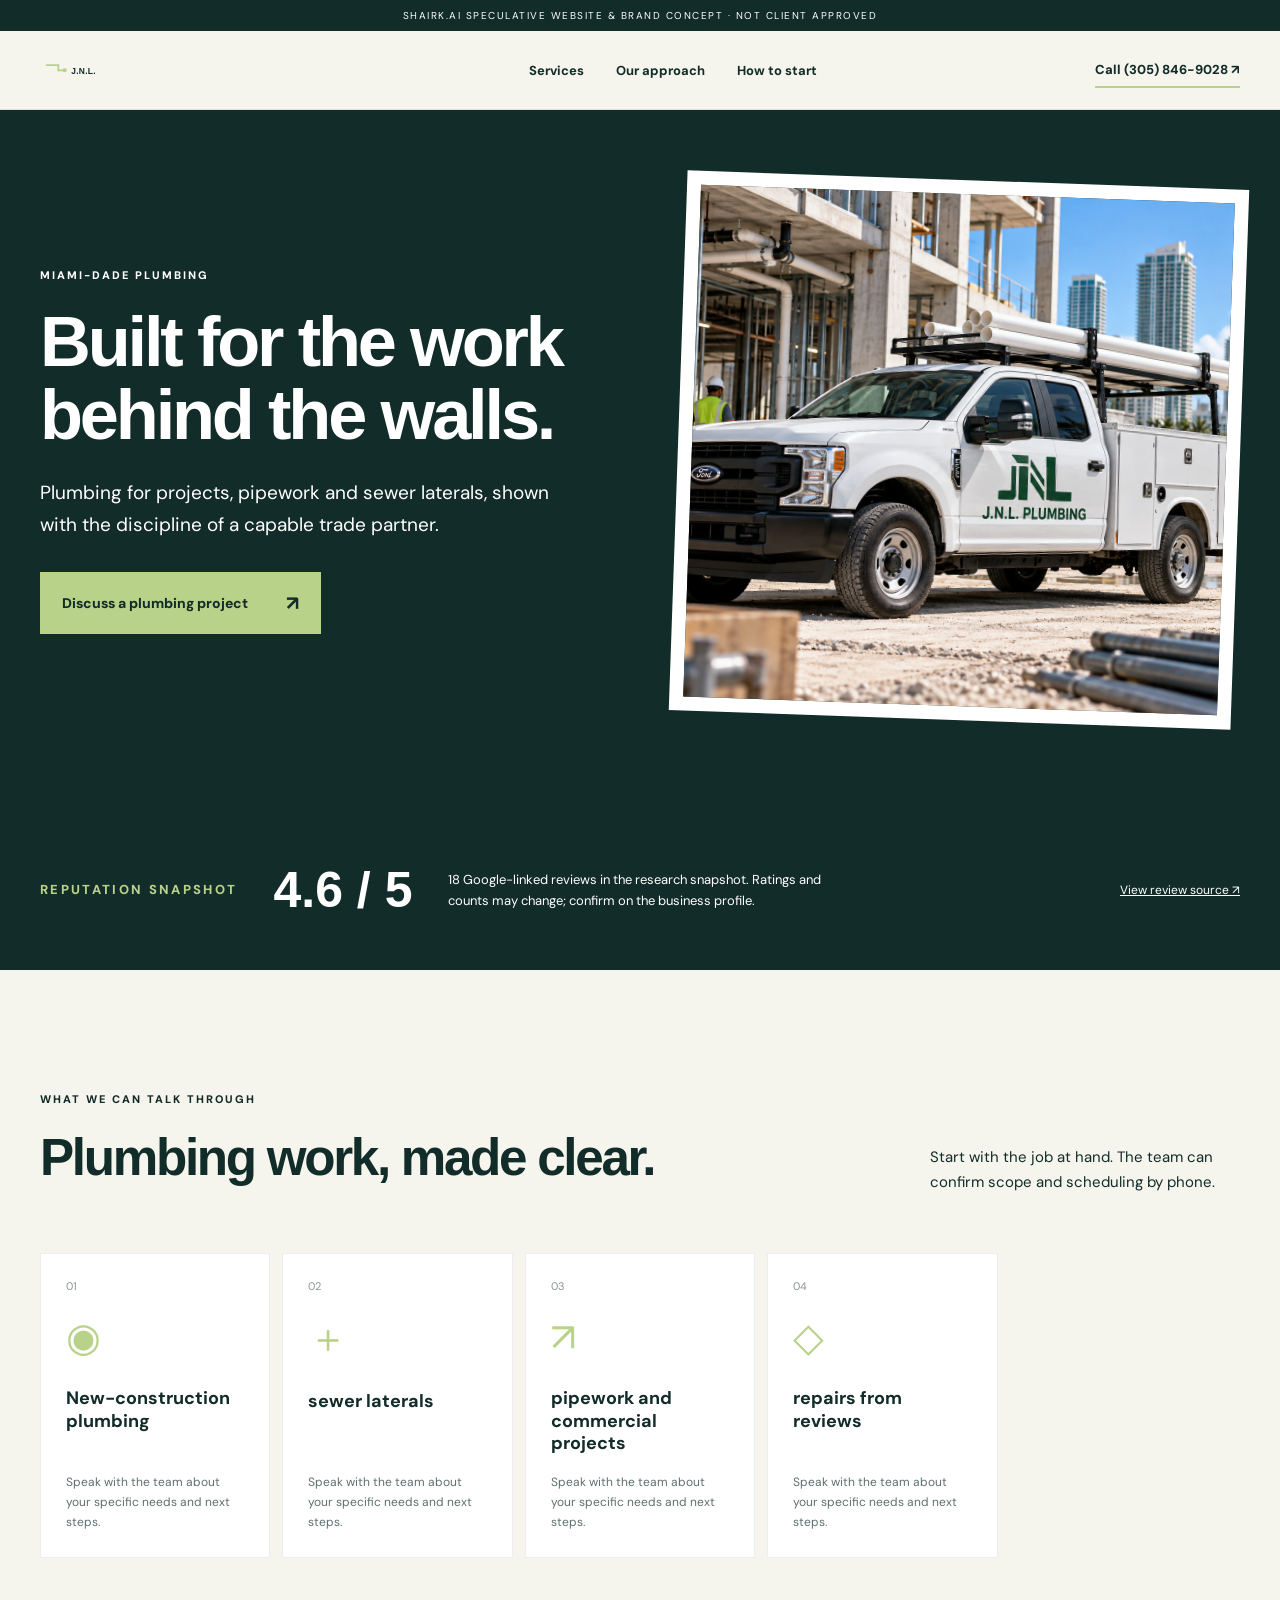
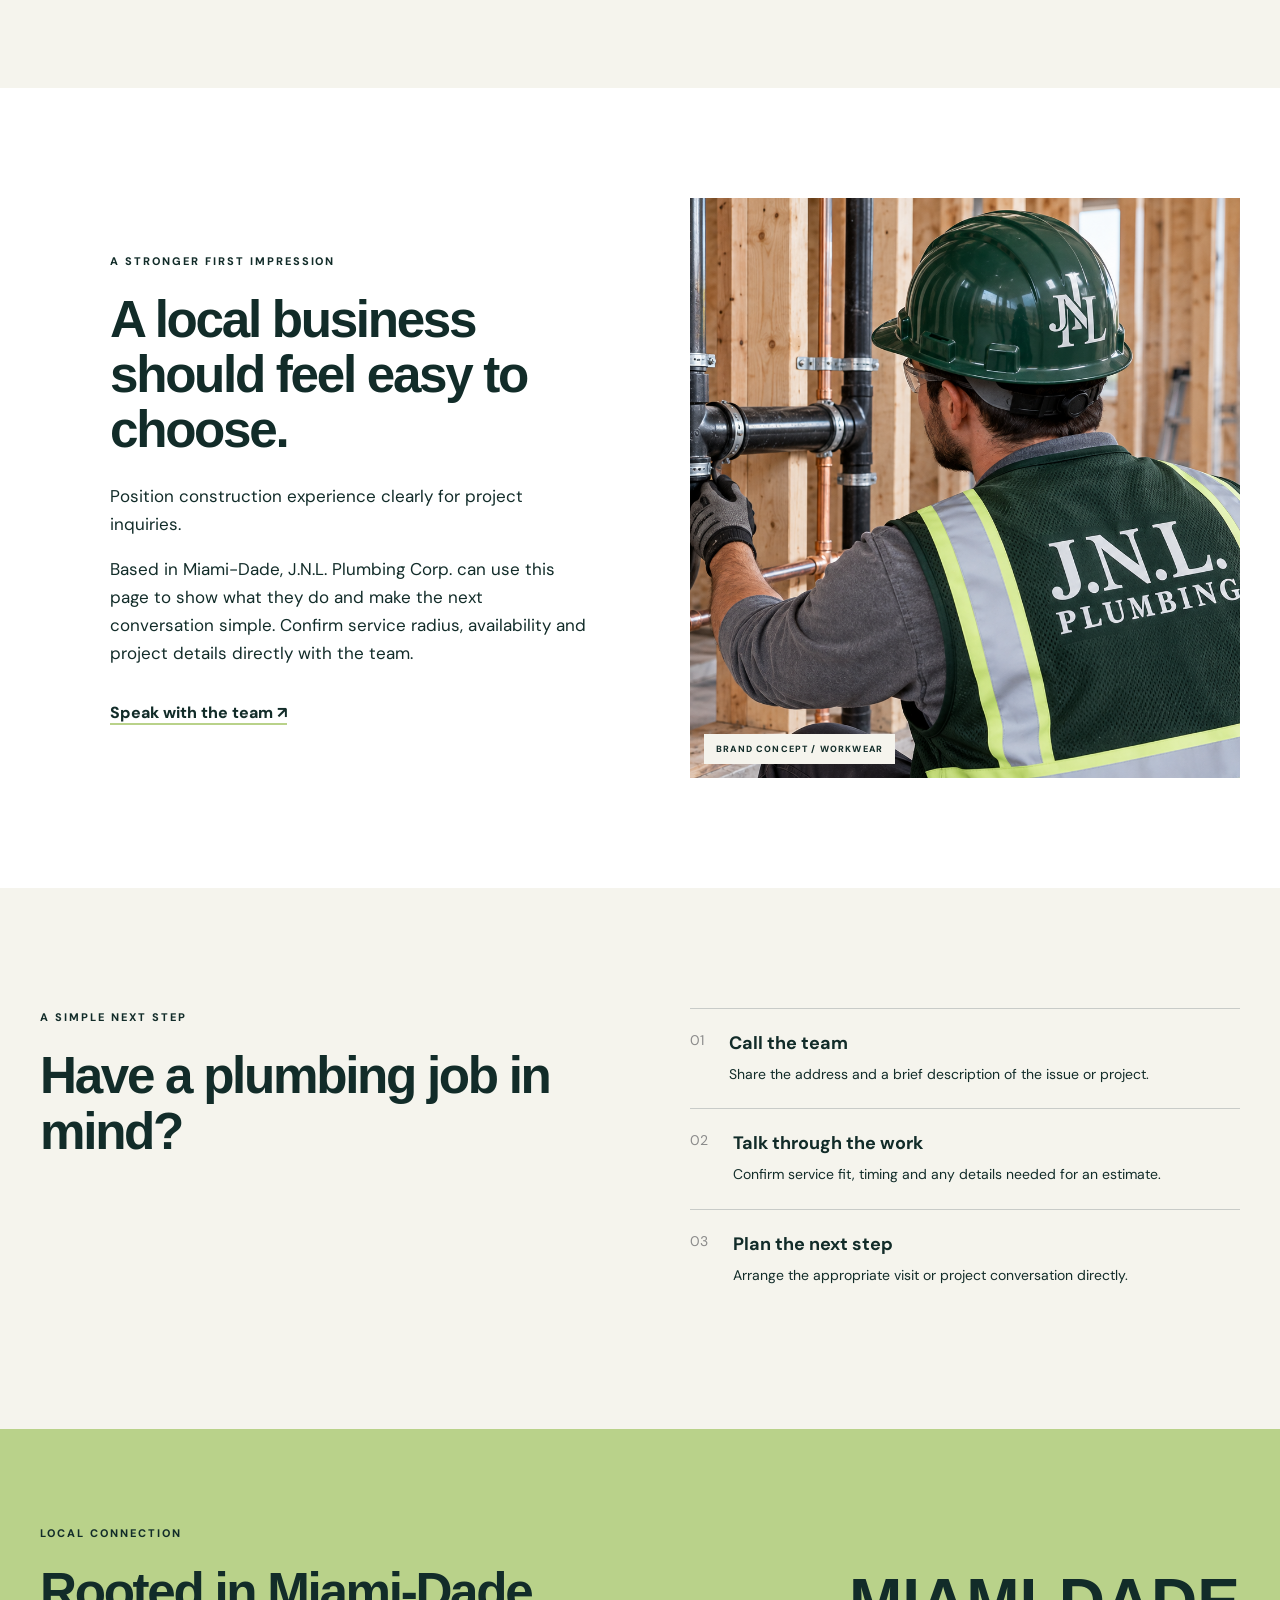
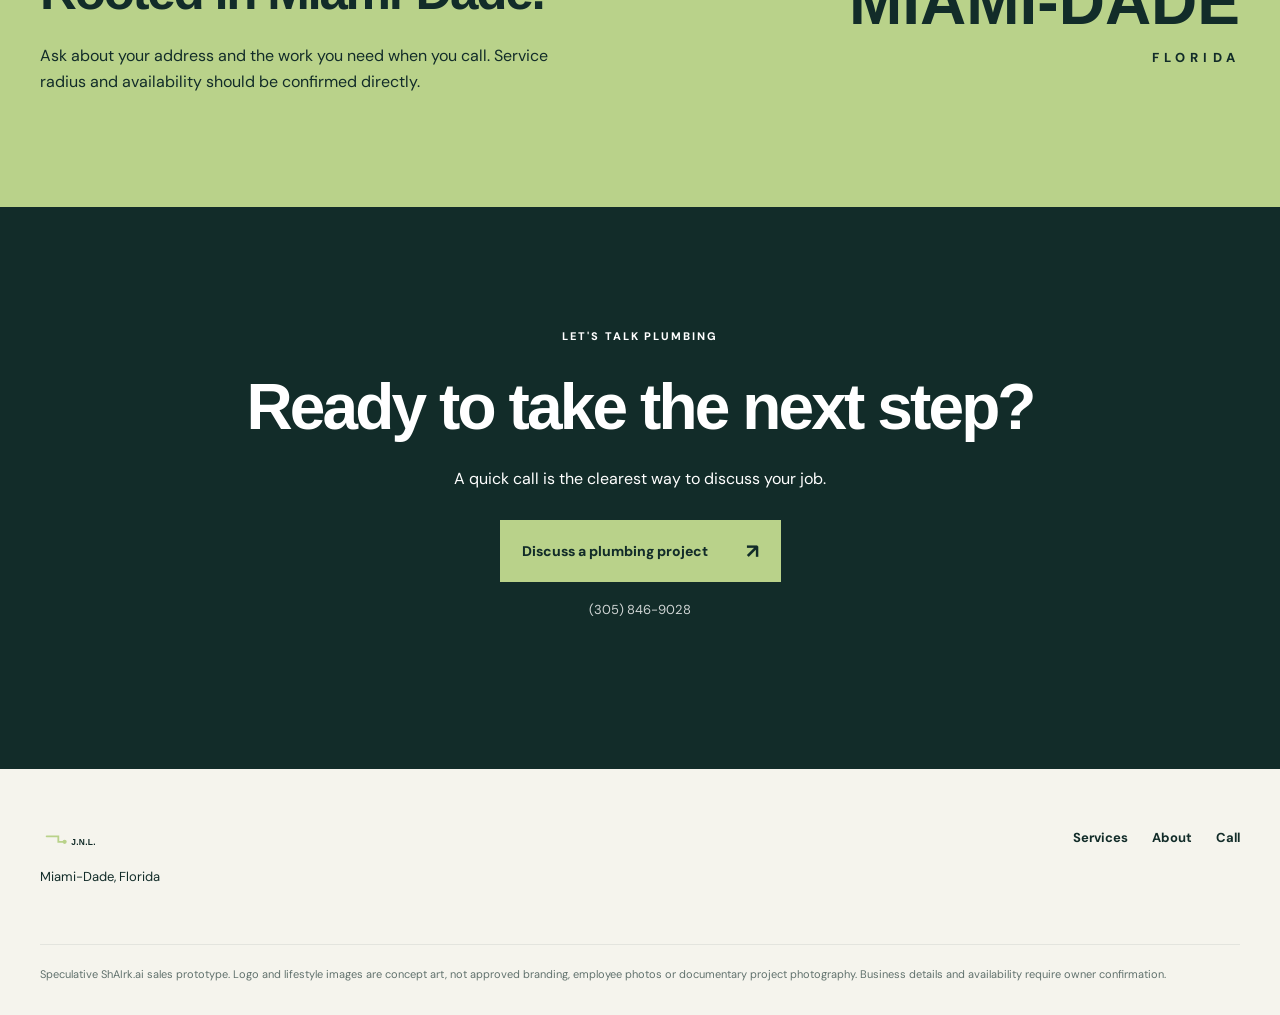
==== index.html @ 72ef9676 "Build speculative landing page prototype" ====
<!doctype html><html lang="en"><head><meta charset="utf-8"><meta name="viewport" content="width=device-width,initial-scale=1"><meta name="theme-color" content="#122c29"><meta name="description" content="Concept landing page for J.N.L. Plumbing Corp.: explore plumbing services and call (305) 846-9028."><title>J.N.L. Plumbing Corp. | Plumbing in Miami-Dade</title><link rel="icon" href="assets/favicon.svg" type="image/svg+xml"><link rel="stylesheet" href="styles.css"></head>
    <body class="style-3"><div class="concept-ribbon">SHAIRK.AI SPECULATIVE WEBSITE & BRAND CONCEPT · NOT CLIENT APPROVED</div><header class="site-header"><div class="wrap nav"><a class="brand" href="#top" aria-label="J.N.L. Plumbing Corp. home"><img src="assets/logo-concept-a.svg" alt="J.N.L. Plumbing Corp. concept logo"></a><nav aria-label="Main navigation"><a href="#services">Services</a><a href="#about">Our approach</a><a href="#process">How to start</a></nav><a class="nav-call" href="tel:+13058469028">Call (305) 846-9028 ↗</a></div></header><main id="top"><section class="hero wrap"><div class="hero-copy"><p class="eyebrow">MIAMI-DADE PLUMBING</p><h1>Built for the work behind the walls.</h1><p class="lead">Plumbing for projects, pipework and sewer laterals, shown with the discipline of a capable trade partner.</p><a class="button" href="tel:+13058469028">Discuss a plumbing project <span>↗</span></a></div><div class="hero-media rounded"><img src="assets/brand-vehicle.png" alt="Speculative branded service vehicle concept" loading="eager"></div></section><section class="review-band" aria-label="Reputation snapshot"><div class="wrap review-inner"><p class="eyebrow">REPUTATION SNAPSHOT</p><strong>4.6 / 5</strong><p>18 Google-linked reviews in the research snapshot. Ratings and counts may change; confirm on the business profile.</p><a href="https://reviews.birdeye.com/jnl-plumbing-corp-169549208640358" target="_blank" rel="noopener noreferrer">View review source ↗</a></div></section><section class="services wrap" id="services"><div class="section-heading"><div><p class="eyebrow">WHAT WE CAN TALK THROUGH</p><h2>Plumbing work, made clear.</h2></div><p>Start with the job at hand. The team can confirm scope and scheduling by phone.</p></div><div class="service-grid"><article class="service-card"><span class="service-index">01</span><span class="service-symbol" aria-hidden="true">◉</span><h3>New-construction plumbing</h3><p>Speak with the team about your specific needs and next steps.</p></article><article class="service-card"><span class="service-index">02</span><span class="service-symbol" aria-hidden="true">＋</span><h3>sewer laterals</h3><p>Speak with the team about your specific needs and next steps.</p></article><article class="service-card"><span class="service-index">03</span><span class="service-symbol" aria-hidden="true">↗</span><h3>pipework and commercial projects</h3><p>Speak with the team about your specific needs and next steps.</p></article><article class="service-card"><span class="service-index">04</span><span class="service-symbol" aria-hidden="true">◇</span><h3>repairs from reviews</h3><p>Speak with the team about your specific needs and next steps.</p></article></div></section>
    <section class="story alternate" id="about"><div class="wrap story-grid"><div class="story-media"><img src="assets/brand-workwear.png" alt="Speculative branded workwear concept" loading="lazy"><span class="caption">BRAND CONCEPT / WORKWEAR</span></div><div class="story-copy"><p class="eyebrow">A STRONGER FIRST IMPRESSION</p><h2>A local business should feel easy to choose.</h2><p>Position construction experience clearly for project inquiries.</p><p>Based in Miami-Dade, J.N.L. Plumbing Corp. can use this page to show what they do and make the next conversation simple. Confirm service radius, availability and project details directly with the team.</p><a class="text-link" href="tel:+13058469028">Speak with the team ↗</a></div></div></section>
    <section class="process wrap" id="process"><div><p class="eyebrow">A SIMPLE NEXT STEP</p><h2>Have a plumbing job in mind?</h2></div><ol><li><span>01</span><div><strong>Call the team</strong><p>Share the address and a brief description of the issue or project.</p></div></li><li><span>02</span><div><strong>Talk through the work</strong><p>Confirm service fit, timing and any details needed for an estimate.</p></div></li><li><span>03</span><div><strong>Plan the next step</strong><p>Arrange the appropriate visit or project conversation directly.</p></div></li></ol></section><section class="area" id="area"><div class="wrap area-inner"><div><p class="eyebrow">LOCAL CONNECTION</p><h2>Rooted in Miami-Dade.</h2><p>Ask about your address and the work you need when you call. Service radius and availability should be confirmed directly.</p></div><div class="area-mark">MIAMI-DADE<span>FLORIDA</span></div></div></section><section class="final-cta"><div class="wrap"><p class="eyebrow">LET'S TALK PLUMBING</p><h2>Ready to take the next step?</h2><p>A quick call is the clearest way to discuss your job.</p><a class="button" href="tel:+13058469028">Discuss a plumbing project <span>↗</span></a><p class="phone-print">(305) 846-9028</p></div></section></main><footer><div class="wrap footer-grid"><div><img src="assets/logo-concept-a.svg" alt="J.N.L. Plumbing Corp. concept logo"><p>Miami-Dade, Florida</p></div><div><a href="#services">Services</a><a href="#about">About</a><a href="tel:+13058469028">Call</a></div></div><p class="disclaimer wrap">Speculative ShAIrk.ai sales prototype. Logo and lifestyle images are concept art, not approved branding, employee photos or documentary project photography. Business details and availability require owner confirmation.</p></footer><a class="mobile-call" href="tel:+13058469028">Discuss a plumbing project ↗</a></body></html>
---- styles.css ----
@import url('https://fonts.googleapis.com/css2?family=DM+Sans:wght@400;500;600;700;800&family=Manrope:wght@400;500;600;700;800&display=swap');
    :root{--ink:#122c29;--accent:#b9d28a;--paper:#f5f4ed;--font-head:Arial;--font-body:'DM Sans',Arial,sans-serif}*{box-sizing:border-box}html{scroll-behavior:smooth}body{margin:0;color:var(--ink);background:var(--paper);font-family:var(--font-body)}a{color:inherit;text-decoration:none}img{display:block;max-width:100%}.wrap{width:min(1200px,calc(100% - 48px));margin:auto}.concept-ribbon{background:var(--ink);color:white;text-align:center;font-size:10px;letter-spacing:.15em;padding:9px 15px}.site-header{background:var(--paper);border-bottom:1px solid rgba(20,40,50,.1);position:sticky;top:0;z-index:20;backdrop-filter:blur(16px)}.nav{display:flex;align-items:center;justify-content:space-between;gap:28px;min-height:78px}.brand img{width:210px;max-height:52px}nav{display:flex;gap:32px;font-size:13px;font-weight:700}nav a:hover,.text-link:hover{text-decoration:underline}.nav-call{font-size:13px;font-weight:800;border-bottom:2px solid var(--accent);padding:8px 0;white-space:nowrap}.eyebrow{font-size:11px;letter-spacing:.18em;font-weight:800;text-transform:uppercase;margin:0 0 22px}h1,h2,h3,p{margin-top:0}h1,h2{font-family:var(--font-head);letter-spacing:-.045em}h1{font-size:clamp(48px,5.5vw,86px);line-height:1.03;margin:0 0 26px}h2{font-size:clamp(38px,4vw,60px);line-height:1.08;margin:0 0 24px}h3{font-size:21px;line-height:1.25}p{line-height:1.65}.hero{display:grid;grid-template-columns:1fr 1fr;gap:clamp(40px,6vw,90px);align-items:center;min-height:690px;padding-top:70px;padding-bottom:90px}.hero-copy{max-width:600px}.hero-copy .lead{font-size:19px;max-width:540px;margin-bottom:32px}.button{display:inline-flex;align-items:center;justify-content:space-between;gap:38px;background:var(--ink);color:white;font-weight:800;font-size:14px;padding:18px 22px;min-width:245px;transition:transform .2s,background .2s}.button:hover{transform:translateY(-3px);background:#263e50}.button span{font-size:20px}.hero-media{position:relative;min-width:0}.hero-media img{width:100%;height:540px;object-fit:cover}.caption{position:absolute;bottom:14px;left:14px;background:var(--paper);padding:9px 12px;font-size:9px;letter-spacing:.13em;font-weight:800}.rating{display:flex;gap:16px;align-items:center;margin-top:46px;padding-top:25px;border-top:1px solid rgba(30,40,40,.2)}.rating strong{font-size:30px;white-space:nowrap}.rating span{font-size:12px;line-height:1.4}.hero-stamp{position:absolute;right:-20px;bottom:-20px;background:var(--accent);width:140px;height:140px;border-radius:50%;display:grid;place-content:center;text-align:center;font-size:15px;font-weight:800;transform:rotate(10deg)}.review-band{background:var(--ink);color:white}.review-inner{display:flex;align-items:center;gap:36px;min-height:160px}.review-inner .eyebrow{margin:0;min-width:160px;color:var(--accent)}.review-inner strong{font-size:50px;font-family:var(--font-head);white-space:nowrap}.review-inner p{font-size:13px;max-width:390px;margin:0}.review-inner a{font-size:12px;text-decoration:underline;margin-left:auto;white-space:nowrap}.services{padding-top:120px;padding-bottom:130px}.section-heading{display:flex;justify-content:space-between;align-items:end;gap:40px;margin-bottom:44px}.section-heading>p{max-width:310px;font-size:15px}.service-grid{display:grid;grid-template-columns:repeat(5,1fr);gap:12px}.service-card{background:white;min-height:265px;padding:25px;display:flex;flex-direction:column;border:1px solid rgba(20,40,50,.08)}.service-index{font-size:11px;opacity:.5}.service-symbol{font-size:40px;color:var(--accent);margin:18px 0 24px}.service-card h3{font-size:18px;flex:1}.service-card p{font-size:12px;margin:0;opacity:.68}.story{background:white;padding:110px 0}.story-grid{display:grid;grid-template-columns:1fr 1fr;align-items:center;gap:100px}.story-media{position:relative}.story-media img{width:100%;height:580px;object-fit:cover}.story-copy{max-width:480px}.story-copy p:not(.eyebrow){font-size:17px}.text-link{display:inline-block;border-bottom:2px solid var(--accent);font-weight:800;margin-top:18px}.process{display:grid;grid-template-columns:1fr 1fr;gap:100px;padding-top:120px;padding-bottom:120px}.process ol{padding:0;margin:0;list-style:none}.process li{display:flex;gap:25px;padding:22px 0;border-top:1px solid rgba(20,40,50,.2)}.process li span{color:#8b8b8b;font-size:14px}.process li strong{font-size:18px}.process li p{font-size:14px;margin:8px 0 0}.area{background:var(--accent);padding:95px 0}.area-inner{display:flex;justify-content:space-between;align-items:center;gap:50px}.area-inner>div:first-child{max-width:540px}.area-mark{font-family:var(--font-head);font-size:clamp(35px,5vw,78px);font-weight:bold;line-height:1;text-align:right}.area-mark span{display:block;font:800 13px var(--font-body);letter-spacing:.4em;margin-top:15px}.final-cta{background:var(--ink);color:white;text-align:center;padding:120px 0}.final-cta h2{font-size:clamp(45px,5vw,75px)}.final-cta p{margin-bottom:28px}.final-cta .button{background:var(--accent);color:var(--ink)}.phone-print{font-size:13px;margin-top:17px;opacity:.8}footer{background:var(--paper);padding:60px 0 32px}.footer-grid{display:flex;justify-content:space-between;align-items:start}.footer-grid img{width:210px}.footer-grid p{font-size:13px;margin:12px 0}.footer-grid>div:last-child{display:flex;gap:24px;font-size:13px;font-weight:700}.disclaimer{border-top:1px solid rgba(20,40,50,.12);padding-top:20px;margin-top:45px;font-size:11px;opacity:.65}.mobile-call{display:none}
    .style-0 .hero-media img,.style-5 .hero-media img{border-radius:48% 48% 4px 4px}.style-1{background:#eaf6f5}.style-1 .hero{grid-template-columns:1.08fr .92fr}.style-1 .hero-media img{border-radius:4px 120px 4px 4px}.style-2 .hero{grid-template-columns:1.15fr .85fr}.style-2 .hero-media img{height:600px;clip-path:polygon(0 0,100% 0,100% 90%,8% 100%)}.style-3 .hero{background:var(--ink);color:white;width:100%;padding-left:max(24px,calc((100vw - 1200px)/2));padding-right:max(24px,calc((100vw - 1200px)/2))}.style-3 .hero .button{background:var(--accent);color:var(--ink)}.style-3 .hero-media img{border:14px solid white;transform:rotate(2deg)}.style-4 .hero-media img{border-radius:220px 220px 0 0}.style-4 .hero{grid-template-columns:.9fr 1.1fr}.style-5 .hero{grid-template-columns:1.05fr .95fr}.style-5 .hero-media img{border-radius:50% 50% 0 0}.style-6 .hero-media img{border-radius:50% 50% 8px 8px}.style-6 .services{background:var(--ink);color:white;width:100%;padding-left:max(24px,calc((100vw - 1200px)/2));padding-right:max(24px,calc((100vw - 1200px)/2))}.style-6 .service-card{color:var(--ink)}.style-7 .hero{grid-template-columns:1fr 1.1fr}.style-7 .hero-media img{border-radius:14px;box-shadow:20px 20px 0 var(--accent)}.style-8 .hero{background:var(--accent);width:100%;padding-left:max(24px,calc((100vw - 1200px)/2));padding-right:max(24px,calc((100vw - 1200px)/2))}.style-8 .hero-media img{border-radius:50%}.style-9 .hero-media img{border-radius:180px 180px 18px 18px}.style-9 .hero{grid-template-columns:1fr .85fr}.alternate .story-grid{direction:rtl}.alternate .story-grid>*{direction:ltr}.process-alt{grid-template-columns:.8fr 1.2fr}.process-alt li{background:white;margin-bottom:8px;padding:24px;border:0}
    @media(max-width:950px){nav{display:none}.service-grid{grid-template-columns:repeat(3,1fr)}.story-grid{gap:50px}.review-inner{flex-wrap:wrap;padding:28px 0;gap:16px}.review-inner a{margin-left:0}}
    @media(max-width:700px){.wrap{width:min(100% - 32px,560px)}.concept-ribbon{font-size:8px}.nav{min-height:68px}.brand img{width:150px}.nav-call{display:none}.hero,.style-1 .hero,.style-2 .hero,.style-3 .hero,.style-4 .hero,.style-5 .hero,.style-7 .hero,.style-8 .hero,.style-9 .hero{display:flex;flex-direction:column;align-items:stretch;gap:34px;min-height:0;padding-top:45px;padding-bottom:55px}.hero .hero-media{order:2}.hero .hero-copy{order:1}.hero-media img,.style-2 .hero-media img{height:350px}h1{font-size:clamp(42px,11vw,66px)}h2{font-size:38px}.hero-copy .lead{font-size:16px}.rating{margin-top:30px}.review-inner{display:grid;grid-template-columns:1fr 1fr}.review-inner .eyebrow{grid-column:span 2}.review-inner strong{font-size:40px}.review-inner p{font-size:11px}.review-inner a{grid-column:span 2}.services{padding-top:75px;padding-bottom:80px}.section-heading{display:block}.service-grid{grid-template-columns:1fr 1fr}.service-card{min-height:220px;padding:18px}.service-card h3{font-size:16px}.service-card p{font-size:11px}.story{padding:75px 0}.story-grid,.process{display:flex;flex-direction:column;gap:35px}.story-media img{height:360px}.process{padding-top:80px;padding-bottom:80px}.process ol{width:100%}.area{padding:65px 0}.area-inner{display:block}.area-mark{text-align:left;margin-top:40px}.final-cta{padding:85px 0}.footer-grid{display:block}.footer-grid>div:last-child{margin-top:25px}.mobile-call{display:block;position:fixed;bottom:0;left:0;width:100%;padding:17px;text-align:center;background:var(--accent);color:var(--ink);font-size:14px;font-weight:800;z-index:30;box-shadow:0 -4px 24px #0002}footer{padding-bottom:100px}}
    @media(max-width:420px){.service-grid{grid-template-columns:1fr}.service-card{min-height:170px}.hero-media img{height:290px}.hero-stamp{width:100px;height:100px;font-size:11px;right:0}}
    @media(prefers-reduced-motion:reduce){html{scroll-behavior:auto}.button{transition:none}}
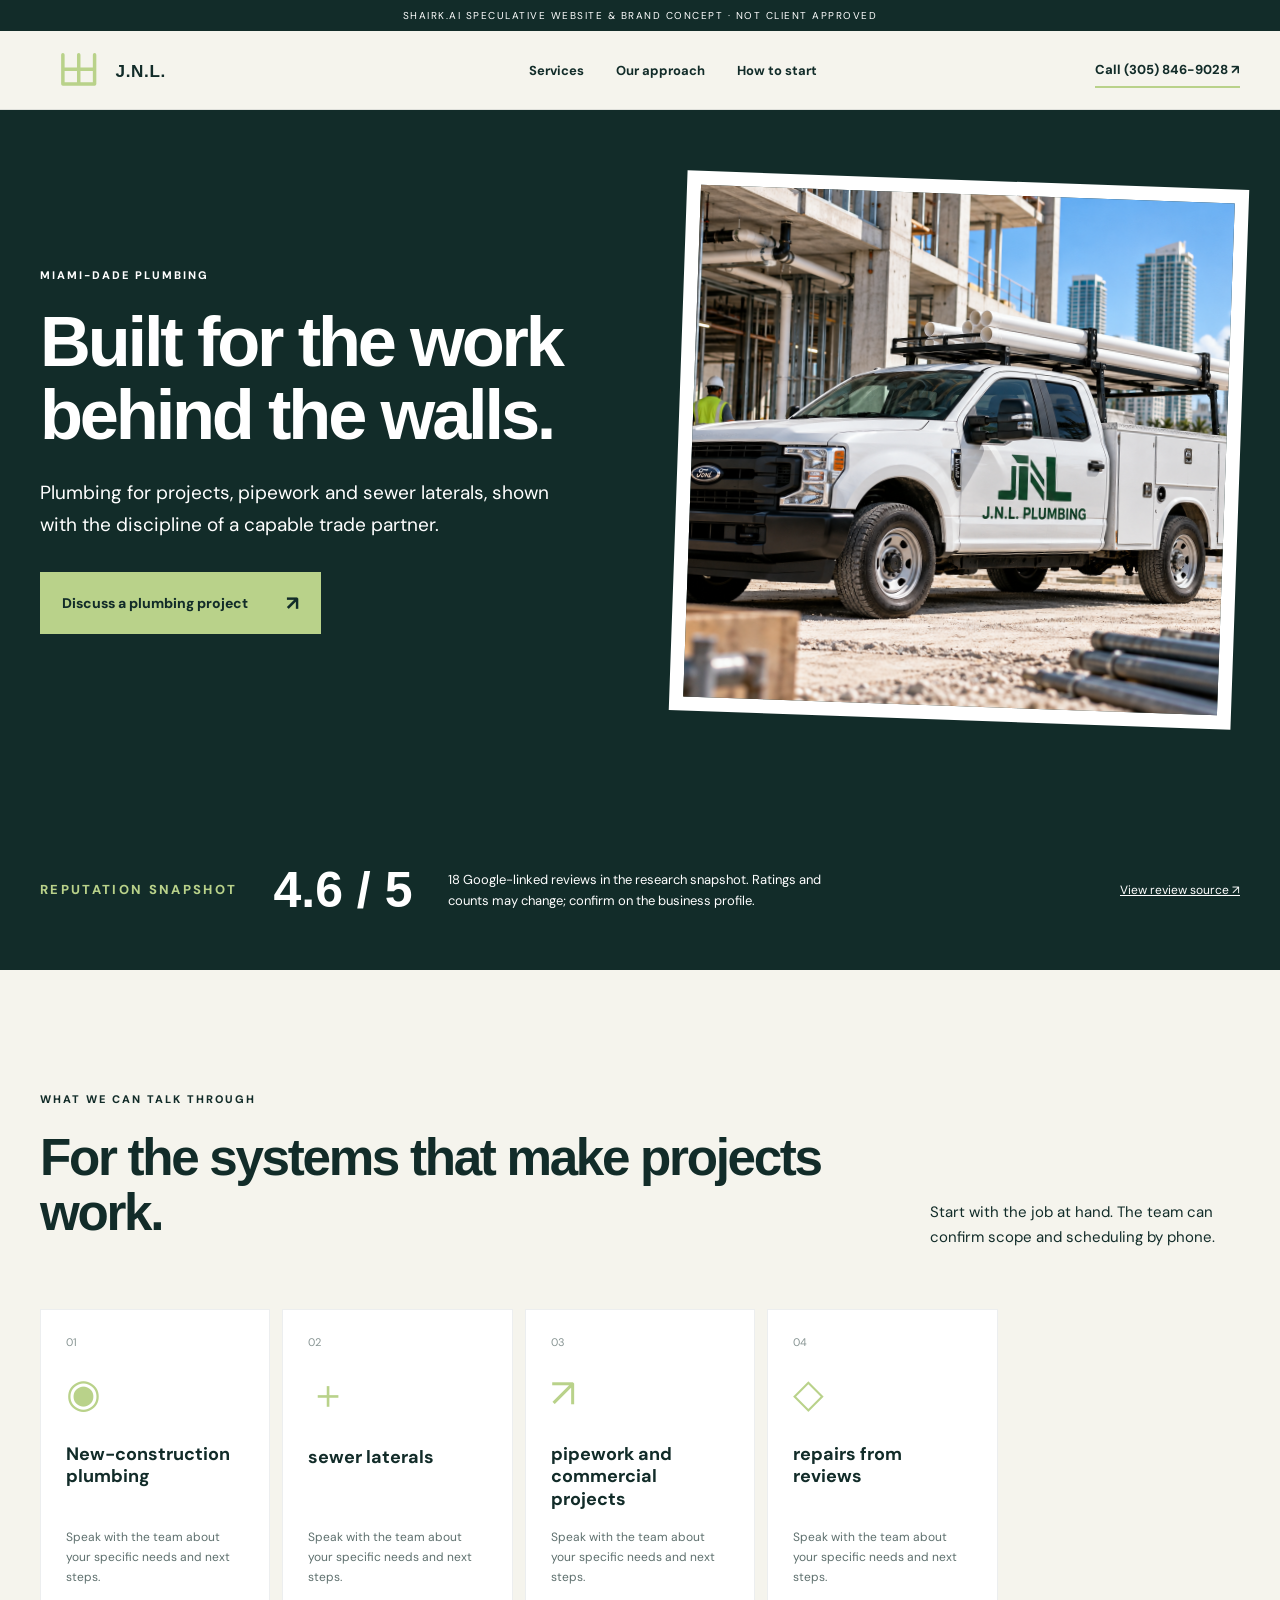
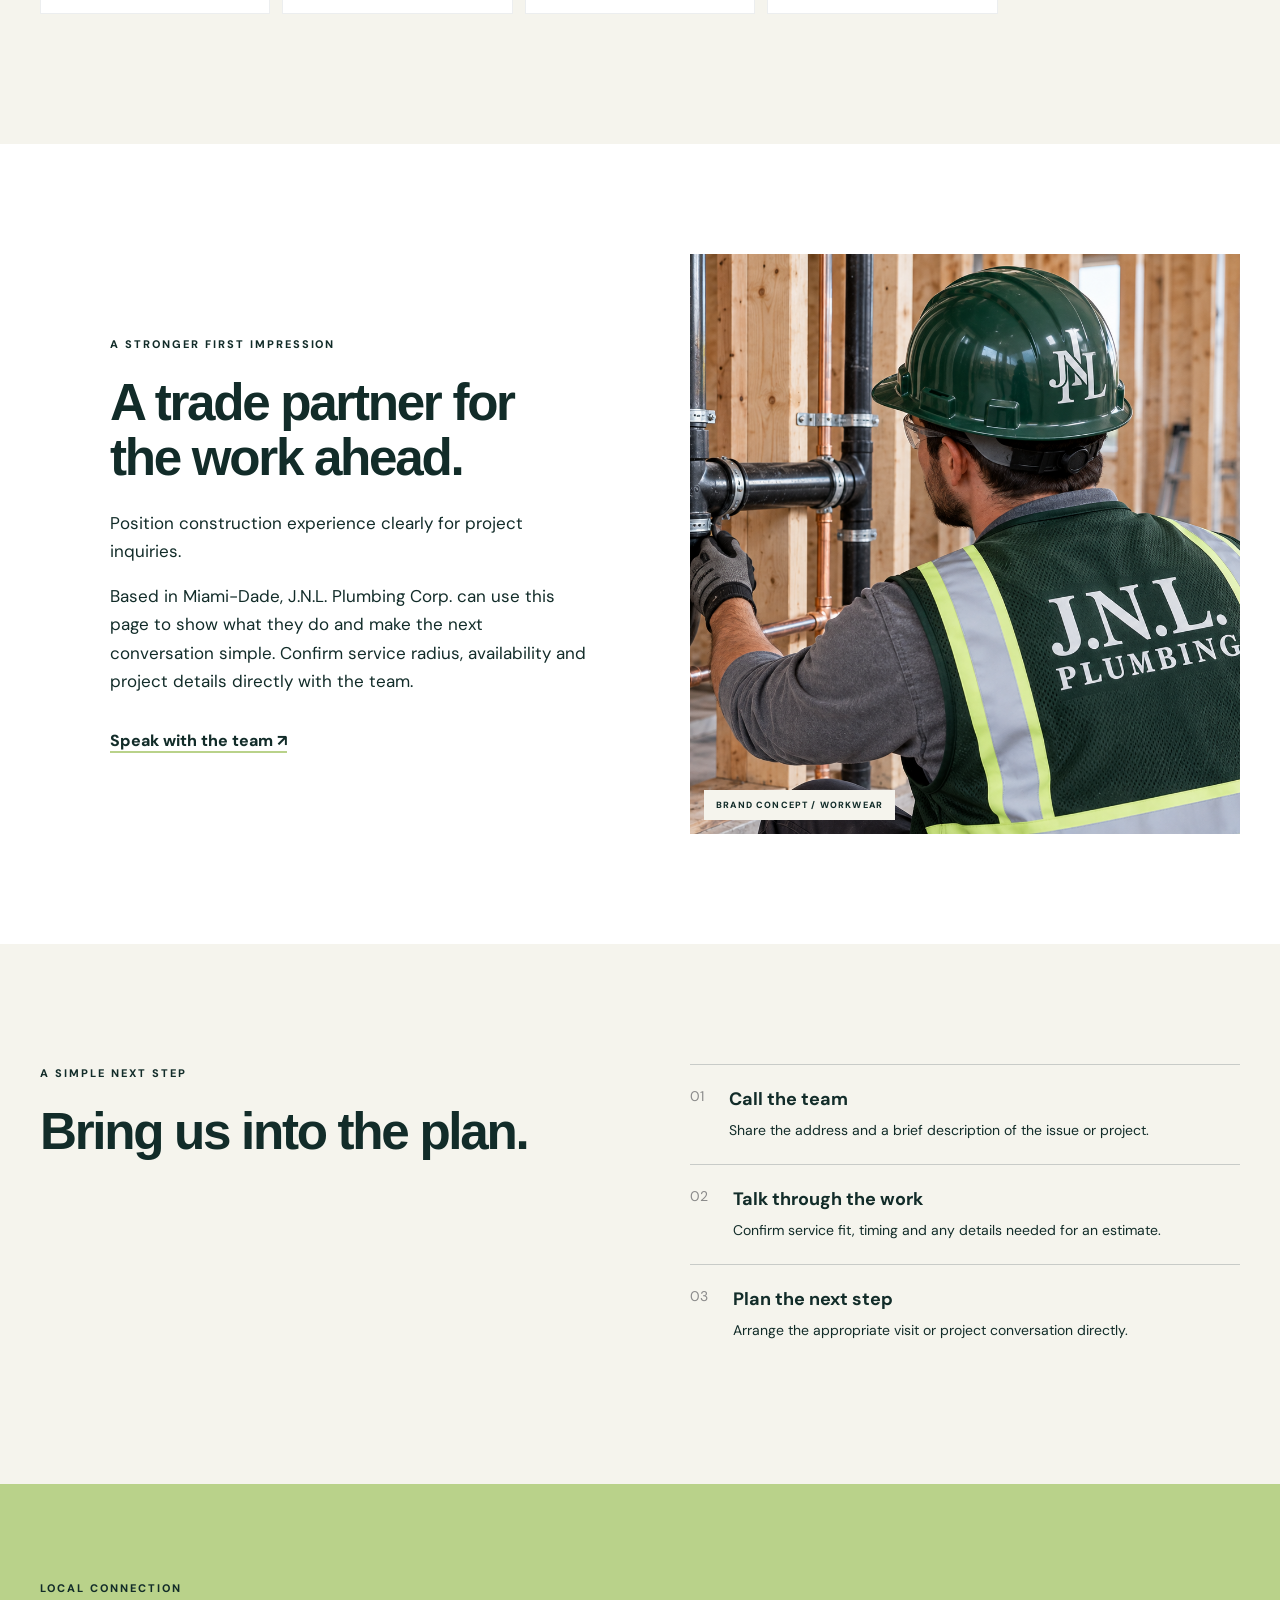
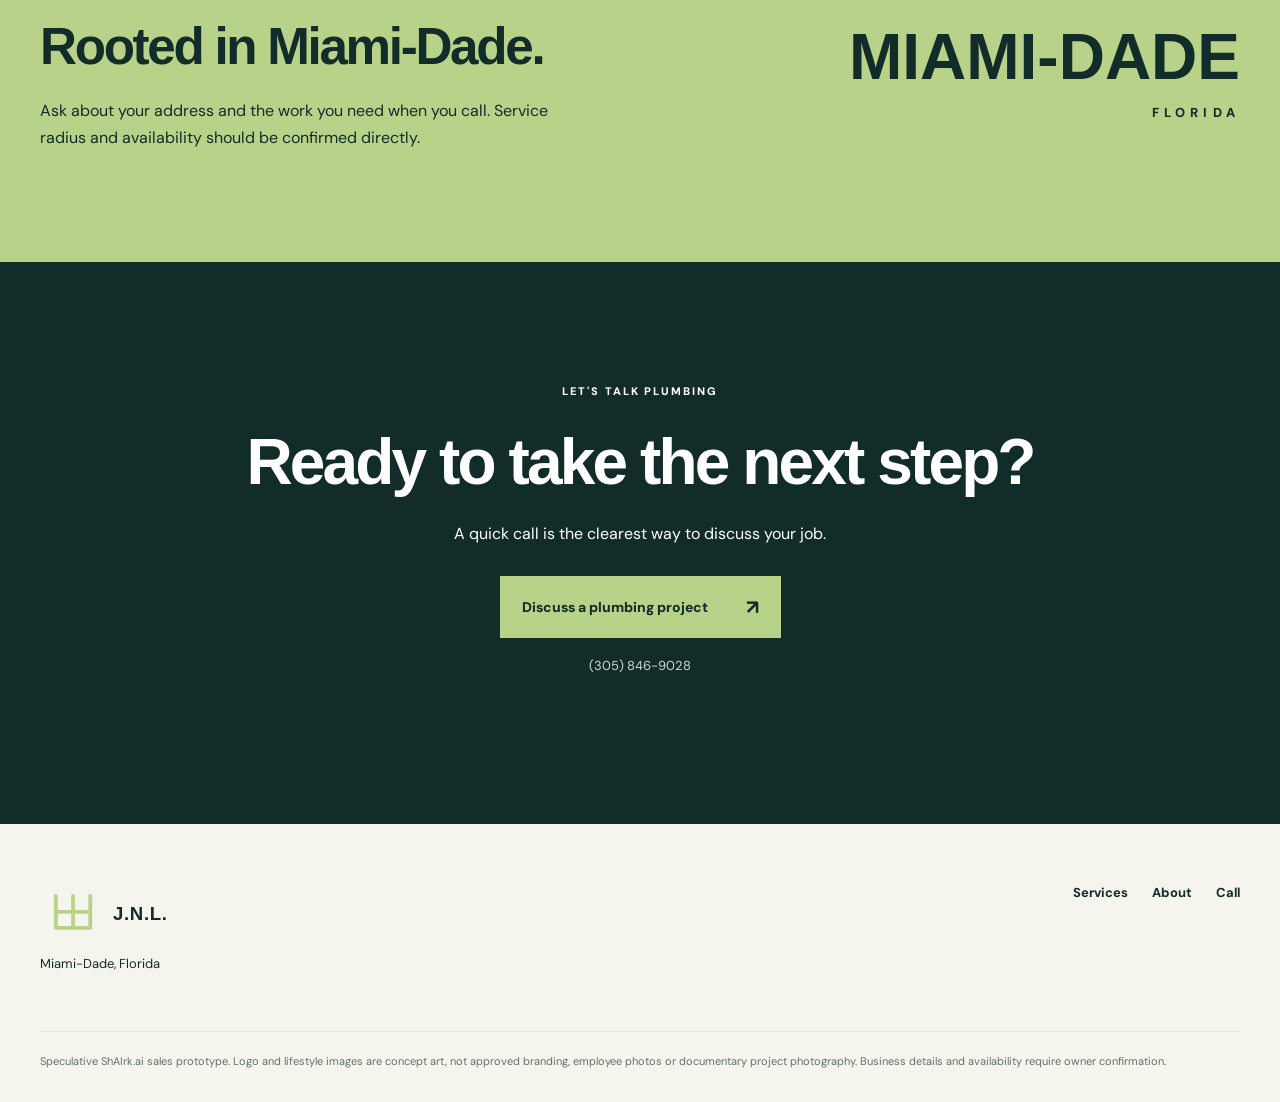
==== commit bd656dfc: "Polish brand directions and add logo review" ====
--- a/index.html
+++ b/index.html
@@ -1,4 +1,4 @@
 <!doctype html><html lang="en"><head><meta charset="utf-8"><meta name="viewport" content="width=device-width,initial-scale=1"><meta name="theme-color" content="#122c29"><meta name="description" content="Concept landing page for J.N.L. Plumbing Corp.: explore plumbing services and call (305) 846-9028."><title>J.N.L. Plumbing Corp. | Plumbing in Miami-Dade</title><link rel="icon" href="assets/favicon.svg" type="image/svg+xml"><link rel="stylesheet" href="styles.css"></head>
-    <body class="style-3"><div class="concept-ribbon">SHAIRK.AI SPECULATIVE WEBSITE & BRAND CONCEPT · NOT CLIENT APPROVED</div><header class="site-header"><div class="wrap nav"><a class="brand" href="#top" aria-label="J.N.L. Plumbing Corp. home"><img src="assets/logo-concept-a.svg" alt="J.N.L. Plumbing Corp. concept logo"></a><nav aria-label="Main navigation"><a href="#services">Services</a><a href="#about">Our approach</a><a href="#process">How to start</a></nav><a class="nav-call" href="tel:+13058469028">Call (305) 846-9028 ↗</a></div></header><main id="top"><section class="hero wrap"><div class="hero-copy"><p class="eyebrow">MIAMI-DADE PLUMBING</p><h1>Built for the work behind the walls.</h1><p class="lead">Plumbing for projects, pipework and sewer laterals, shown with the discipline of a capable trade partner.</p><a class="button" href="tel:+13058469028">Discuss a plumbing project <span>↗</span></a></div><div class="hero-media rounded"><img src="assets/brand-vehicle.png" alt="Speculative branded service vehicle concept" loading="eager"></div></section><section class="review-band" aria-label="Reputation snapshot"><div class="wrap review-inner"><p class="eyebrow">REPUTATION SNAPSHOT</p><strong>4.6 / 5</strong><p>18 Google-linked reviews in the research snapshot. Ratings and counts may change; confirm on the business profile.</p><a href="https://reviews.birdeye.com/jnl-plumbing-corp-169549208640358" target="_blank" rel="noopener noreferrer">View review source ↗</a></div></section><section class="services wrap" id="services"><div class="section-heading"><div><p class="eyebrow">WHAT WE CAN TALK THROUGH</p><h2>Plumbing work, made clear.</h2></div><p>Start with the job at hand. The team can confirm scope and scheduling by phone.</p></div><div class="service-grid"><article class="service-card"><span class="service-index">01</span><span class="service-symbol" aria-hidden="true">◉</span><h3>New-construction plumbing</h3><p>Speak with the team about your specific needs and next steps.</p></article><article class="service-card"><span class="service-index">02</span><span class="service-symbol" aria-hidden="true">＋</span><h3>sewer laterals</h3><p>Speak with the team about your specific needs and next steps.</p></article><article class="service-card"><span class="service-index">03</span><span class="service-symbol" aria-hidden="true">↗</span><h3>pipework and commercial projects</h3><p>Speak with the team about your specific needs and next steps.</p></article><article class="service-card"><span class="service-index">04</span><span class="service-symbol" aria-hidden="true">◇</span><h3>repairs from reviews</h3><p>Speak with the team about your specific needs and next steps.</p></article></div></section>
-    <section class="story alternate" id="about"><div class="wrap story-grid"><div class="story-media"><img src="assets/brand-workwear.png" alt="Speculative branded workwear concept" loading="lazy"><span class="caption">BRAND CONCEPT / WORKWEAR</span></div><div class="story-copy"><p class="eyebrow">A STRONGER FIRST IMPRESSION</p><h2>A local business should feel easy to choose.</h2><p>Position construction experience clearly for project inquiries.</p><p>Based in Miami-Dade, J.N.L. Plumbing Corp. can use this page to show what they do and make the next conversation simple. Confirm service radius, availability and project details directly with the team.</p><a class="text-link" href="tel:+13058469028">Speak with the team ↗</a></div></div></section>
-    <section class="process wrap" id="process"><div><p class="eyebrow">A SIMPLE NEXT STEP</p><h2>Have a plumbing job in mind?</h2></div><ol><li><span>01</span><div><strong>Call the team</strong><p>Share the address and a brief description of the issue or project.</p></div></li><li><span>02</span><div><strong>Talk through the work</strong><p>Confirm service fit, timing and any details needed for an estimate.</p></div></li><li><span>03</span><div><strong>Plan the next step</strong><p>Arrange the appropriate visit or project conversation directly.</p></div></li></ol></section><section class="area" id="area"><div class="wrap area-inner"><div><p class="eyebrow">LOCAL CONNECTION</p><h2>Rooted in Miami-Dade.</h2><p>Ask about your address and the work you need when you call. Service radius and availability should be confirmed directly.</p></div><div class="area-mark">MIAMI-DADE<span>FLORIDA</span></div></div></section><section class="final-cta"><div class="wrap"><p class="eyebrow">LET'S TALK PLUMBING</p><h2>Ready to take the next step?</h2><p>A quick call is the clearest way to discuss your job.</p><a class="button" href="tel:+13058469028">Discuss a plumbing project <span>↗</span></a><p class="phone-print">(305) 846-9028</p></div></section></main><footer><div class="wrap footer-grid"><div><img src="assets/logo-concept-a.svg" alt="J.N.L. Plumbing Corp. concept logo"><p>Miami-Dade, Florida</p></div><div><a href="#services">Services</a><a href="#about">About</a><a href="tel:+13058469028">Call</a></div></div><p class="disclaimer wrap">Speculative ShAIrk.ai sales prototype. Logo and lifestyle images are concept art, not approved branding, employee photos or documentary project photography. Business details and availability require owner confirmation.</p></footer><a class="mobile-call" href="tel:+13058469028">Discuss a plumbing project ↗</a></body></html>+    <body class="style-3"><div class="concept-ribbon">SHAIRK.AI SPECULATIVE WEBSITE & BRAND CONCEPT · NOT CLIENT APPROVED</div><header class="site-header"><div class="wrap nav"><a class="brand" href="#top" aria-label="J.N.L. Plumbing Corp. home"><img src="assets/logo-concept-a.svg" alt="J.N.L. Plumbing Corp. concept logo"></a><nav aria-label="Main navigation"><a href="#services">Services</a><a href="#about">Our approach</a><a href="#process">How to start</a></nav><a class="nav-call" href="tel:+13058469028">Call (305) 846-9028 ↗</a></div></header><main id="top"><section class="hero wrap"><div class="hero-copy"><p class="eyebrow">MIAMI-DADE PLUMBING</p><h1>Built for the work behind the walls.</h1><p class="lead">Plumbing for projects, pipework and sewer laterals, shown with the discipline of a capable trade partner.</p><a class="button" href="tel:+13058469028">Discuss a plumbing project <span>↗</span></a></div><div class="hero-media rounded"><img src="assets/brand-vehicle.png" alt="Speculative branded service vehicle concept" loading="eager"></div></section><section class="review-band" aria-label="Reputation snapshot"><div class="wrap review-inner"><p class="eyebrow">REPUTATION SNAPSHOT</p><strong>4.6 / 5</strong><p>18 Google-linked reviews in the research snapshot. Ratings and counts may change; confirm on the business profile.</p><a href="https://reviews.birdeye.com/jnl-plumbing-corp-169549208640358" target="_blank" rel="noopener noreferrer">View review source ↗</a></div></section><section class="services wrap" id="services"><div class="section-heading"><div><p class="eyebrow">WHAT WE CAN TALK THROUGH</p><h2>For the systems that make projects work.</h2></div><p>Start with the job at hand. The team can confirm scope and scheduling by phone.</p></div><div class="service-grid"><article class="service-card"><span class="service-index">01</span><span class="service-symbol" aria-hidden="true">◉</span><h3>New-construction plumbing</h3><p>Speak with the team about your specific needs and next steps.</p></article><article class="service-card"><span class="service-index">02</span><span class="service-symbol" aria-hidden="true">＋</span><h3>sewer laterals</h3><p>Speak with the team about your specific needs and next steps.</p></article><article class="service-card"><span class="service-index">03</span><span class="service-symbol" aria-hidden="true">↗</span><h3>pipework and commercial projects</h3><p>Speak with the team about your specific needs and next steps.</p></article><article class="service-card"><span class="service-index">04</span><span class="service-symbol" aria-hidden="true">◇</span><h3>repairs from reviews</h3><p>Speak with the team about your specific needs and next steps.</p></article></div></section>
+    <section class="story alternate" id="about"><div class="wrap story-grid"><div class="story-media"><img src="assets/brand-workwear.png" alt="Speculative branded workwear concept" loading="lazy"><span class="caption">BRAND CONCEPT / WORKWEAR</span></div><div class="story-copy"><p class="eyebrow">A STRONGER FIRST IMPRESSION</p><h2>A trade partner for the work ahead.</h2><p>Position construction experience clearly for project inquiries.</p><p>Based in Miami-Dade, J.N.L. Plumbing Corp. can use this page to show what they do and make the next conversation simple. Confirm service radius, availability and project details directly with the team.</p><a class="text-link" href="tel:+13058469028">Speak with the team ↗</a></div></div></section>
+    <section class="process wrap" id="process"><div><p class="eyebrow">A SIMPLE NEXT STEP</p><h2>Bring us into the plan.</h2></div><ol><li><span>01</span><div><strong>Call the team</strong><p>Share the address and a brief description of the issue or project.</p></div></li><li><span>02</span><div><strong>Talk through the work</strong><p>Confirm service fit, timing and any details needed for an estimate.</p></div></li><li><span>03</span><div><strong>Plan the next step</strong><p>Arrange the appropriate visit or project conversation directly.</p></div></li></ol></section><section class="area" id="area"><div class="wrap area-inner"><div><p class="eyebrow">LOCAL CONNECTION</p><h2>Rooted in Miami-Dade.</h2><p>Ask about your address and the work you need when you call. Service radius and availability should be confirmed directly.</p></div><div class="area-mark">MIAMI-DADE<span>FLORIDA</span></div></div></section><section class="final-cta"><div class="wrap"><p class="eyebrow">LET'S TALK PLUMBING</p><h2>Ready to take the next step?</h2><p>A quick call is the clearest way to discuss your job.</p><a class="button" href="tel:+13058469028">Discuss a plumbing project <span>↗</span></a><p class="phone-print">(305) 846-9028</p></div></section></main><footer><div class="wrap footer-grid"><div><img src="assets/logo-concept-a.svg" alt="J.N.L. Plumbing Corp. concept logo"><p>Miami-Dade, Florida</p></div><div><a href="#services">Services</a><a href="#about">About</a><a href="tel:+13058469028">Call</a></div></div><p class="disclaimer wrap">Speculative ShAIrk.ai sales prototype. Logo and lifestyle images are concept art, not approved branding, employee photos or documentary project photography. Business details and availability require owner confirmation.</p></footer><a class="mobile-call" href="tel:+13058469028">Discuss a plumbing project ↗</a></body></html>
